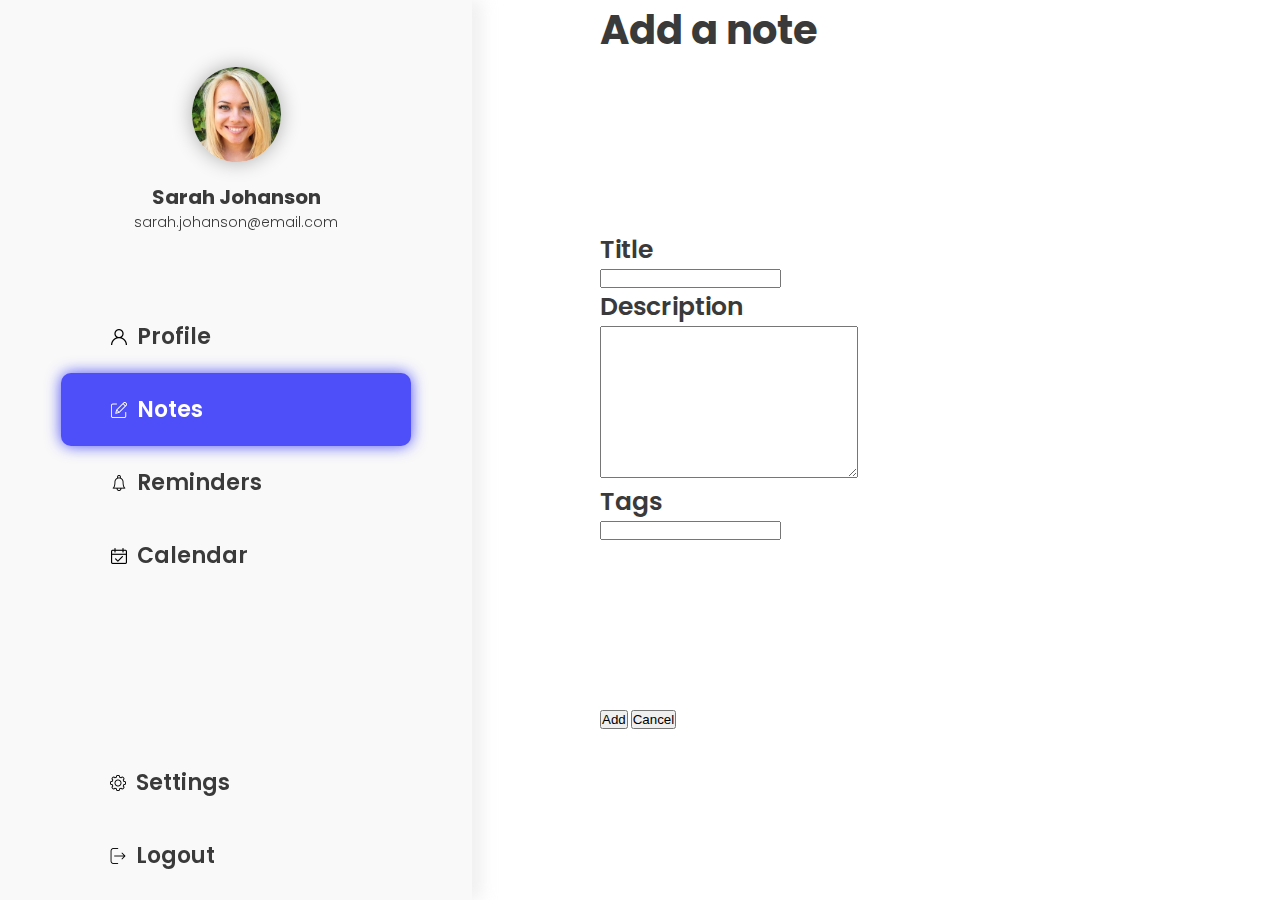
==== addnote.html @ 6983aaee "Adding note page layout and style :wrench:" ====
<!DOCTYPE html>
<html lang="en">
  <head>
    <meta charset="UTF-8" />
    <meta name="viewport" content="width=device-width, initial-scale=1.0" />
    <title>NoteIT</title>
    <link rel="stylesheet" href="style.css" />
    <link rel="stylesheet" href="addnote.css" />
  </head>
  <body>
    <div class="container">
      <div class="sideMenu">
        <div class="sideMenu__userInfo">
          <div class="sideMenu__userInfo__photo">
            <div class="sideMenu__userInfo__photo__img"></div>
          </div>
          <h4 class="sideMenu__userInfo__name">Sarah Johanson</h4>
          <p class="sideMenu__userInfo__mail">sarah.johanson@email.com</p>
        </div>
        <div class="sideMenu__mainFeatures">
          <ul class="sideMenu__mainFeatures__list">
            <li class="sideMenu__mainFeatures__list__profile">
              <div class="sideMenu__mainFeatures__list__profile__icon"></div>
              <a href="#" class="sideMenu__mainFeatures__list__profile__link"
                >Profile</a
              >
            </li>
            <li
              class="sideMenu__mainFeatures__list__notes sideMenu__mainFeatures__list__notes--active"
            >
              <div class="sideMenu__mainFeatures__list__notes__icon"></div>
              <a href="#" class="sideMenu__mainFeatures__list__notes__link"
                >Notes</a
              >
            </li>
            <li class="sideMenu__mainFeatures__list__reminders">
              <div class="sideMenu__mainFeatures__list__reminders__icon"></div>
              <a href="#" class="sideMenu__mainFeatures__list__reminders__link"
                >Reminders</a
              >
            </li>
            <li class="sideMenu__mainFeatures__list__calendar">
              <div class="sideMenu__mainFeatures__list__calendar__icon"></div>
              <a href="#" class="sideMenu__mainFeatures__list__calendar__link"
                >Calendar</a
              >
            </li>
          </ul>
        </div>
        <div class="sideMenu__sideOptions">
          <ul class="sideMenu__sideOptions__list">
            <li class="sideMenu__sideOptions__list__settings">
              <div class="sideMenu__sideOptions__list__settings__icon"></div>
              <a href="#" class="sideMenu__sideOptions__list__settings__link">
                Settings
              </a>
            </li>
            <li class="sideMenu__sideOptions__list__logout">
              <div class="sideMenu__sideOptions__list__logout__icon"></div>
              <a href="#" class="sideMenu__sideOptions__list__logout__link">
                Logout
              </a>
            </li>
          </ul>
        </div>
      </div>
      <div class="newNoteView">
        <div class="newNoteView__heading">
          <h1 class="newNoteView__heading__text">Add a note</h1>
        </div>
        <div class="newNoteView__info">
          <div class="newNoteView__info__title">
            <h3 class="newNoteView__info__title__text">Title</h3>
            <input type="text" class="newNoteView__info__title__input" />
          </div>
          <div class="newNoteView__info__description">
            <h3 class="newNoteView__info__description__text">Description</h3>
            <textarea
              name="description"
              id="description"
              cols="30"
              rows="10"
              class="newNoteView__info__description__input"
            ></textarea>
          </div>
          <div class="newNoteView__info__tags">
            <h3 class="newNoteView__info__tags__text">Tags</h3>
            <input type="text" class="newNoteView__info__tags__input" />
          </div>
        </div>
        <div class="newNoteView__buttons">
          <button class="newNoteView__buttons__add">Add</button>
          <button class="newNoteView__buttons__cancel">Cancel</button>
        </div>
      </div>
      <div class="newNoteOptions"></div>
    </div>
    <script src="main.js"></script>
  </body>
</html>
---- style.css ----
@import url("https://fonts.googleapis.com/css2?family=Poppins:wght@100;300;400;500;600;700;800;900&display=swap");
* {
  margin: 0;
  padding: 0;
  -webkit-box-sizing: border-box;
          box-sizing: border-box;
}

html,
a {
  font-size: 10px;
  font-family: "Poppins", sans-serif;
  color: #3a3a3a;
}

.container {
  display: -webkit-box;
  display: -ms-flexbox;
  display: flex;
}

.container .sideMenu {
  height: 100vh;
  width: 47.2rem;
  background-color: #f9f9f9;
  position: fixed;
  -webkit-box-shadow: 1rem 0 1.5rem rgba(204, 204, 204, 0.3);
          box-shadow: 1rem 0 1.5rem rgba(204, 204, 204, 0.3);
}

.container .sideMenu__userInfo {
  display: -webkit-box;
  display: -ms-flexbox;
  display: flex;
  width: 100%;
  -webkit-box-pack: center;
      -ms-flex-pack: center;
          justify-content: center;
  -ms-flex-line-pack: center;
      align-content: center;
  -ms-flex-wrap: wrap;
      flex-wrap: wrap;
  text-align: center;
  height: 30rem;
}

.container .sideMenu__userInfo__photo__img {
  background-image: url(./assets/img/sarah.png);
  background-position: center;
  background-repeat: no-repeat;
  background-size: cover;
  width: 8.9rem;
  height: 9.5rem;
  border-radius: 50%;
  -ms-flex-preferred-size: 100%;
      flex-basis: 100%;
  -webkit-box-shadow: 0 0 2rem rgba(0, 0, 0, 0.3);
          box-shadow: 0 0 2rem rgba(0, 0, 0, 0.3);
}

.container .sideMenu__userInfo__name {
  font-size: 2rem;
  font-weight: 700;
  -ms-flex-preferred-size: 100%;
      flex-basis: 100%;
  padding-top: 2rem;
}

.container .sideMenu__userInfo__mail {
  font-size: 1.4rem;
  font-weight: 300;
  -ms-flex-preferred-size: 100%;
      flex-basis: 100%;
}

.container .sideMenu__mainFeatures {
  display: -webkit-box;
  display: -ms-flexbox;
  display: flex;
  -webkit-box-pack: center;
      -ms-flex-pack: center;
          justify-content: center;
  width: 100%;
}

.container .sideMenu__mainFeatures__list {
  list-style-type: none;
}

.container .sideMenu__mainFeatures__list li {
  padding: 2rem 10rem 2rem 5rem;
}

.container .sideMenu__mainFeatures__list__profile {
  -ms-flex-preferred-size: 100%;
      flex-basis: 100%;
  display: -webkit-box;
  display: -ms-flexbox;
  display: flex;
  -ms-flex-wrap: nowrap;
      flex-wrap: nowrap;
  -webkit-box-align: center;
      -ms-flex-align: center;
          align-items: center;
}

.container .sideMenu__mainFeatures__list__profile__icon {
  background-image: url(./assets/img/user.png);
  background-position: center;
  background-repeat: no-repeat;
  background-size: cover;
  width: 1.6rem;
  height: 1.6rem;
  margin-right: 1rem;
}

.container .sideMenu__mainFeatures__list__profile__link {
  text-decoration: none;
  font-size: 2.2rem;
  font-weight: 600;
}

.container .sideMenu__mainFeatures__list__notes--active {
  border-radius: 1rem;
  background-color: #4e4ff8;
  padding-left: 5rem !important;
  width: 350px;
  -webkit-box-shadow: 0 0 1.5rem #4e4ff8;
          box-shadow: 0 0 1.5rem #4e4ff8;
}

.container .sideMenu__mainFeatures__list__notes {
  -ms-flex-preferred-size: 100%;
      flex-basis: 100%;
  display: -webkit-box;
  display: -ms-flexbox;
  display: flex;
  -ms-flex-wrap: nowrap;
      flex-wrap: nowrap;
  -webkit-box-align: center;
      -ms-flex-align: center;
          align-items: center;
}

.container .sideMenu__mainFeatures__list__notes__icon {
  background-image: url(./assets/img/edit-white.png);
  background-position: center;
  background-repeat: no-repeat;
  background-size: cover;
  width: 1.6rem;
  height: 1.6rem;
  margin-right: 1rem;
}

.container .sideMenu__mainFeatures__list__notes__link {
  text-decoration: none;
  font-size: 2.2rem;
  font-weight: 600;
  color: #fff;
}

.container .sideMenu__mainFeatures__list__reminders {
  -ms-flex-preferred-size: 100%;
      flex-basis: 100%;
  display: -webkit-box;
  display: -ms-flexbox;
  display: flex;
  -ms-flex-wrap: nowrap;
      flex-wrap: nowrap;
  -webkit-box-align: center;
      -ms-flex-align: center;
          align-items: center;
}

.container .sideMenu__mainFeatures__list__reminders__icon {
  background-image: url(./assets/img/bell.png);
  background-position: center;
  background-repeat: no-repeat;
  background-size: cover;
  width: 1.6rem;
  height: 1.6rem;
  margin-right: 1rem;
}

.container .sideMenu__mainFeatures__list__reminders__link {
  text-decoration: none;
  font-size: 2.2rem;
  font-weight: 600;
}

.container .sideMenu__mainFeatures__list__calendar {
  -ms-flex-preferred-size: 100%;
      flex-basis: 100%;
  display: -webkit-box;
  display: -ms-flexbox;
  display: flex;
  -ms-flex-wrap: nowrap;
      flex-wrap: nowrap;
  -webkit-box-align: center;
      -ms-flex-align: center;
          align-items: center;
}

.container .sideMenu__mainFeatures__list__calendar__icon {
  background-image: url(./assets/img/date.png);
  background-position: center;
  background-repeat: no-repeat;
  background-size: cover;
  width: 1.6rem;
  height: 1.6rem;
  margin-right: 1rem;
}

.container .sideMenu__mainFeatures__list__calendar__link {
  text-decoration: none;
  font-size: 2.2rem;
  font-weight: 600;
}

.container .sideMenu__sideOptions {
  display: -webkit-box;
  display: -ms-flexbox;
  display: flex;
  width: 100%;
  text-align: center;
  height: 300px;
  -webkit-box-align: end;
      -ms-flex-align: end;
          align-items: flex-end;
  padding-left: 11rem;
}

.container .sideMenu__sideOptions__list li {
  padding: 2rem 0;
}

.container .sideMenu__sideOptions__list__settings {
  -ms-flex-preferred-size: 100%;
      flex-basis: 100%;
  display: -webkit-box;
  display: -ms-flexbox;
  display: flex;
  -ms-flex-wrap: nowrap;
      flex-wrap: nowrap;
  -webkit-box-align: center;
      -ms-flex-align: center;
          align-items: center;
}

.container .sideMenu__sideOptions__list__settings__icon {
  background-image: url(./assets/img/settings.png);
  background-position: center;
  background-repeat: no-repeat;
  background-size: cover;
  width: 1.6rem;
  height: 1.6rem;
  margin-right: 1rem;
}

.container .sideMenu__sideOptions__list__settings__link {
  text-decoration: none;
  font-size: 2.2rem;
  font-weight: 600;
}

.container .sideMenu__sideOptions__list__logout {
  -ms-flex-preferred-size: 100%;
      flex-basis: 100%;
  display: -webkit-box;
  display: -ms-flexbox;
  display: flex;
  -ms-flex-wrap: nowrap;
      flex-wrap: nowrap;
  -webkit-box-align: center;
      -ms-flex-align: center;
          align-items: center;
}

.container .sideMenu__sideOptions__list__logout__icon {
  background-image: url(./assets/img/logout.png);
  background-position: center;
  background-repeat: no-repeat;
  background-size: cover;
  width: 1.6rem;
  height: 1.6rem;
  margin-right: 1rem;
}

.container .sideMenu__sideOptions__list__logout__link {
  text-decoration: none;
  font-size: 2.2rem;
  font-weight: 600;
}

.container .mainNotesView {
  width: 144.8rem;
  margin-left: 50rem;
}

.container .mainNotesView__topBar {
  position: fixed;
  width: 135rem;
  display: -webkit-box;
  display: -ms-flexbox;
  display: flex;
  height: 100px;
  background-color: #fff;
  -webkit-box-align: center;
      -ms-flex-align: center;
          align-items: center;
  -webkit-box-pack: justify;
      -ms-flex-pack: justify;
          justify-content: space-between;
}

.container .mainNotesView__topBar__search {
  display: -webkit-box;
  display: -ms-flexbox;
  display: flex;
  -ms-flex-wrap: nowrap;
      flex-wrap: nowrap;
  -webkit-box-align: center;
      -ms-flex-align: center;
          align-items: center;
  border: 1px solid #4e4ff8;
  border-radius: 1.5rem;
  -webkit-box-shadow: 0 0 1.5rem rgba(78, 79, 248, 0.5);
          box-shadow: 0 0 1.5rem rgba(78, 79, 248, 0.5);
  height: 6.1rem;
  padding: 0 3rem;
  width: 50.8rem;
  margin: 3rem 0 0 5rem;
}

.container .mainNotesView__topBar__search__icon {
  background-image: url("./assets/img/Icon ionic-ios-search.png");
  background-position: center;
  background-repeat: no-repeat;
  background-size: cover;
  height: 2.2rem;
  width: 2.1rem;
  margin-right: 3rem;
}

.container .mainNotesView__topBar__search__input {
  border: none;
  font-size: 2rem;
  outline: none;
}

.container .mainNotesView__topBar__search__input::-webkit-input-placeholder {
  font-size: 2rem;
}

.container .mainNotesView__topBar__search__input:-ms-input-placeholder {
  font-size: 2rem;
}

.container .mainNotesView__topBar__search__input::-ms-input-placeholder {
  font-size: 2rem;
}

.container .mainNotesView__topBar__search__input::placeholder {
  font-size: 2rem;
}

.container .mainNotesView__topBar__addNote {
  margin: 3rem 0 0 3rem;
}

.container .mainNotesView__topBar__addNote__button {
  padding: 1.6rem 5rem;
  font-size: 2.2rem;
  background-color: #4e4ff8;
  -webkit-box-shadow: 0 0 1.5rem #4e4ff8;
          box-shadow: 0 0 1.5rem #4e4ff8;
  border: none;
  color: #fff;
  border-radius: 1rem;
  display: -webkit-box;
  display: -ms-flexbox;
  display: flex;
  -webkit-box-align: center;
      -ms-flex-align: center;
          align-items: center;
  outline: none;
}

.container .mainNotesView__topBar__addNote__button:hover {
  cursor: pointer;
}

.container .mainNotesView__topBar__addNote__button__icon {
  background-image: url("./assets/img/Icon feather-plus.png");
  background-position: center;
  background-repeat: no-repeat;
  background-size: cover;
  height: 1.5rem;
  width: 1.5rem;
  margin-right: 2rem;
}

.container .mainNotesView__topBar__viewOptions {
  display: -webkit-box;
  display: -ms-flexbox;
  display: flex;
  -webkit-box-pack: justify;
      -ms-flex-pack: justify;
          justify-content: space-between;
  width: 9rem;
  -webkit-filter: opacity(50%);
          filter: opacity(50%);
}

.container .mainNotesView__topBar__viewOptions__list {
  background-image: url("./assets/img/list.png");
  background-position: center;
  background-repeat: no-repeat;
  background-size: contain;
  height: 2.9rem;
  width: 2.9rem;
}

.container .mainNotesView__topBar__viewOptions__grid {
  background-image: url("./assets/img/grid.png");
  background-position: center;
  background-repeat: no-repeat;
  background-size: contain;
  height: 2.9rem;
  width: 2.9rem;
}

.container .mainNotesView__list {
  display: -webkit-box;
  display: -ms-flexbox;
  display: flex;
  -ms-flex-wrap: wrap;
      flex-wrap: wrap;
  margin-top: 10rem;
  color: #fff;
}

.container .mainNotesView__list__noteBox:hover .mainNotesView__list__noteBox__options {
  visibility: visible;
  opacity: 1;
}

.container .mainNotesView__list__noteBox {
  width: 35.6rem;
  height: auto;
  display: -webkit-box;
  display: -ms-flexbox;
  display: flex;
  -ms-flex-wrap: wrap;
      flex-wrap: wrap;
  padding: 4rem;
  margin: 6rem 0 0 5rem;
  -webkit-box-shadow: 0 0 3rem #4e4ff8;
          box-shadow: 0 0 3rem #4e4ff8;
  border-radius: 1rem;
  background-color: #4e4ff8;
}

.container .mainNotesView__list__noteBox__date {
  font-size: 1rem;
  font-weight: 300;
  -ms-flex-preferred-size: 100%;
      flex-basis: 100%;
}

.container .mainNotesView__list__noteBox__title {
  font-size: 2.3rem;
  font-weight: 600;
  -ms-flex-preferred-size: 100%;
      flex-basis: 100%;
  padding-top: 1rem;
}

.container .mainNotesView__list__noteBox__description {
  font-size: 2rem;
  font-weight: 400;
  -ms-flex-preferred-size: 100%;
      flex-basis: 100%;
  padding-top: 1rem;
}

.container .mainNotesView__list__noteBox__tags {
  font-size: 1rem;
  -ms-flex-preferred-size: 100%;
      flex-basis: 100%;
  padding-top: 1rem;
}

.container .mainNotesView__list__noteBox__options {
  padding-top: 3rem;
  display: -webkit-box;
  display: -ms-flexbox;
  display: flex;
  visibility: hidden;
  -webkit-box-pack: justify;
      -ms-flex-pack: justify;
          justify-content: space-between;
  width: 100%;
  visibility: hidden;
  opacity: 0;
  -webkit-transition: visibility 0s, opacity 0.5s linear;
  transition: visibility 0s, opacity 0.5s linear;
}

.container .mainNotesView__list__noteBox__options__edit {
  background-image: url(./assets/img/edit-white.png);
  background-position: center;
  background-repeat: no-repeat;
  background-size: cover;
  height: 3rem;
  width: 3rem;
}

.container .mainNotesView__list__noteBox__options__pin {
  background-image: url(./assets/img/pin-white.png);
  background-position: center;
  background-repeat: no-repeat;
  background-size: cover;
  height: 3rem;
  width: 1.7rem;
}

.container .mainNotesView__list__noteBox__options__delete {
  background-image: url(./assets/img/delete-white.png);
  background-position: center;
  background-repeat: no-repeat;
  background-size: cover;
  height: 3rem;
  width: 3rem;
}

.container .mainNotesView__list__noteBox__options__check {
  height: 3rem;
  width: 3rem;
  border: 0.2rem solid #fff;
  border-radius: 0.5rem;
}

.container .mainNotesView__list__noNotes {
  display: -webkit-box;
  display: -ms-flexbox;
  display: flex;
  width: 100%;
  height: 70rem;
  -webkit-box-pack: center;
      -ms-flex-pack: center;
          justify-content: center;
  -webkit-box-align: center;
      -ms-flex-align: center;
          align-items: center;
  padding-top: 5rem;
}

.container .mainNotesView__list__noNotes__box {
  display: -webkit-box;
  display: -ms-flexbox;
  display: flex;
  -ms-flex-wrap: wrap;
      flex-wrap: wrap;
  -webkit-box-pack: center;
      -ms-flex-pack: center;
          justify-content: center;
  -webkit-box-align: center;
      -ms-flex-align: center;
          align-items: center;
  text-align: center;
}

.container .mainNotesView__list__noNotes__box__img {
  -ms-flex-preferred-size: 100%;
      flex-basis: 100%;
  background-image: url("./assets/img/edit.png");
  background-position: center;
  background-repeat: no-repeat;
  width: 18.4rem;
  height: 18.4rem;
  -webkit-filter: opacity(20%);
          filter: opacity(20%);
  margin-bottom: 3rem;
}

.container .mainNotesView__list__noNotes__box__alert {
  color: #bdbdbd;
  -ms-flex-preferred-size: 100%;
      flex-basis: 100%;
  font-size: 3.5rem;
  font-weight: 400;
  margin-bottom: 5rem;
}
/*# sourceMappingURL=style.css.map */
---- addnote.css ----
.newNoteView {
  margin-left: 60rem;
  display: -webkit-box;
  display: -ms-flexbox;
  display: flex;
  width: 79.3rem;
  -webkit-box-pack: center;
      -ms-flex-pack: center;
          justify-content: center;
  -ms-flex-wrap: wrap;
      flex-wrap: wrap;
  height: 100vh;
}

.newNoteView__heading {
  -ms-flex-preferred-size: 100%;
      flex-basis: 100%;
}

.newNoteView__heading__text {
  font-size: 4rem;
  font-weight: 700;
}

.newNoteView__info {
  -ms-flex-preferred-size: 100%;
      flex-basis: 100%;
}

.newNoteView__info__title__text {
  font-size: 2.5rem;
  font-weight: 600;
}

.newNoteView__info__description {
  -ms-flex-preferred-size: 100%;
      flex-basis: 100%;
}

.newNoteView__info__description__text {
  font-size: 2.5rem;
  font-weight: 600;
}

.newNoteView__info__tags {
  -ms-flex-preferred-size: 100%;
      flex-basis: 100%;
}

.newNoteView__info__tags__text {
  font-size: 2.5rem;
  font-weight: 600;
}

.newNoteView__buttons {
  -ms-flex-preferred-size: 100%;
      flex-basis: 100%;
}
/*# sourceMappingURL=addnote.css.map */
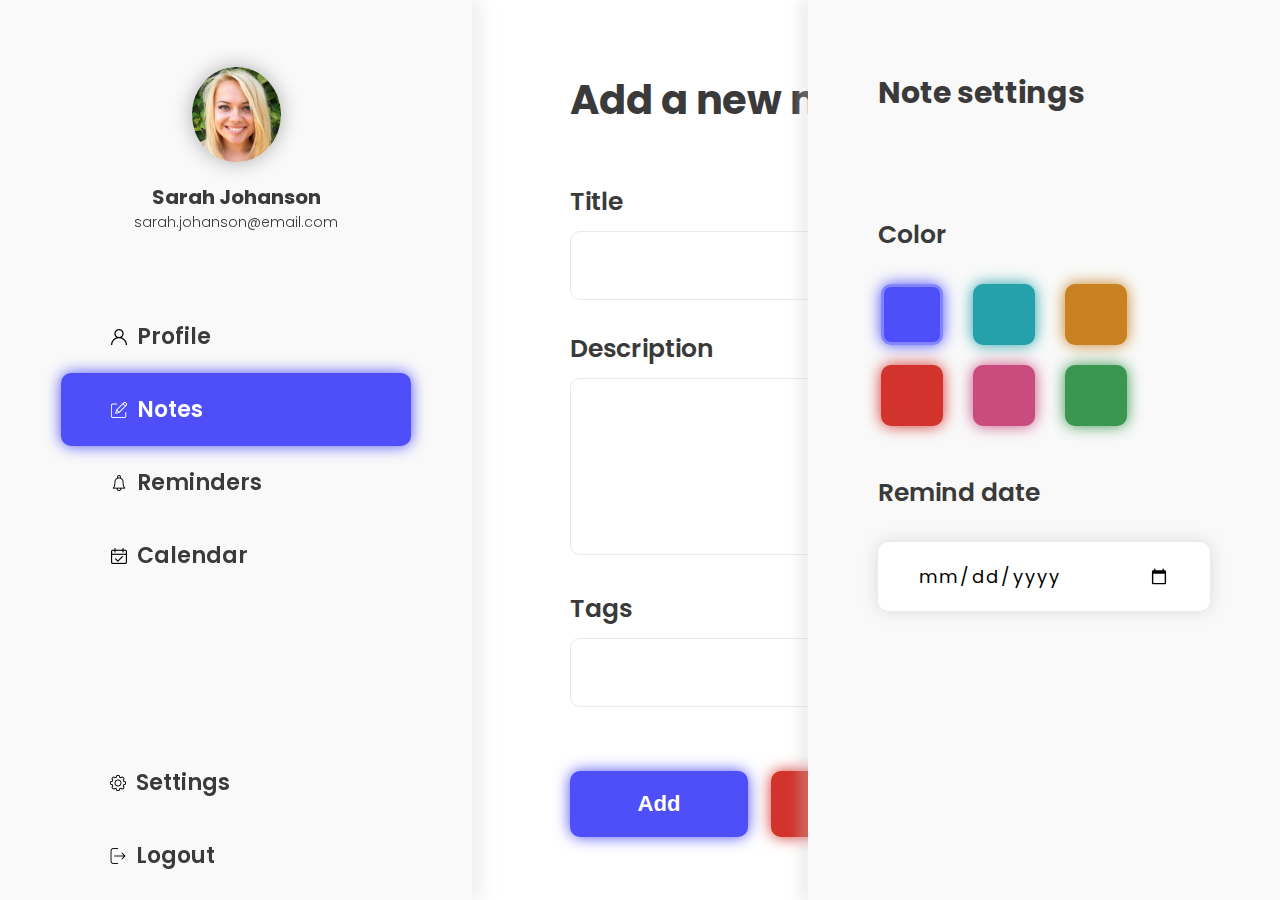
==== commit 881e200a: ":electric_plug: Solution with classes" ====
--- a/addnote.html
+++ b/addnote.html
@@ -66,7 +66,7 @@
       </div>
       <div class="newNoteView">
         <div class="newNoteView__heading">
-          <h1 class="newNoteView__heading__text">Add a note</h1>
+          <h1 class="newNoteView__heading__text">Add a new note</h1>
         </div>
         <div class="newNoteView__info">
           <div class="newNoteView__info__title">
@@ -79,7 +79,7 @@
               name="description"
               id="description"
               cols="30"
-              rows="10"
+              rows="5"
               class="newNoteView__info__description__input"
             ></textarea>
           </div>
@@ -93,7 +93,32 @@
           <button class="newNoteView__buttons__cancel">Cancel</button>
         </div>
       </div>
-      <div class="newNoteOptions"></div>
+      <div class="newNoteOptions">
+        <div class="newNoteOptions__heading">
+          <h2 class="newNoteOptions__heading__text">Note settings</h2>
+        </div>
+        <div class="newNoteOptions__color">
+          <h3 class="newNoteOptions__color__text">Color</h3>
+          <div class="newNoteOptions__color__palette">
+            <div
+              class="newNoteOptions__color__palette__default oneColor newNoteOptions__color__palette__default--active"
+            ></div>
+            <div
+              class="newNoteOptions__color__palette__turquoise oneColor"
+            ></div>
+            <div class="newNoteOptions__color__palette__orange oneColor"></div>
+            <div class="newNoteOptions__color__palette__red oneColor"></div>
+            <div class="newNoteOptions__color__palette__pink oneColor"></div>
+            <div class="newNoteOptions__color__palette__green oneColor"></div>
+          </div>
+        </div>
+        <div class="newNoteOptions__reminder">
+          <h3 class="newNoteOptions__reminder__text">Remind date</h3>
+          <div class="newNoteOptions__reminder__date">
+            <input type="date" class="newNoteOptions__reminder__date__input" />
+          </div>
+        </div>
+      </div>
     </div>
     <script src="main.js"></script>
   </body>
--- a/style.css
+++ b/style.css
@@ -440,6 +440,42 @@
   color: #fff;
 }
 
+.container .mainNotesView__list .default {
+  background-color: #4e4ff8;
+  -webkit-box-shadow: 0 0 1.5rem #4e4ff8;
+          box-shadow: 0 0 1.5rem #4e4ff8;
+}
+
+.container .mainNotesView__list .turquoise {
+  background-color: #24a1aa;
+  -webkit-box-shadow: 0 0 1.5rem #24a1aa;
+          box-shadow: 0 0 1.5rem #24a1aa;
+}
+
+.container .mainNotesView__list .orange {
+  background-color: #c98122;
+  -webkit-box-shadow: 0 0 1.5rem #c98122;
+          box-shadow: 0 0 1.5rem #c98122;
+}
+
+.container .mainNotesView__list .red {
+  background-color: #d2332d;
+  -webkit-box-shadow: 0 0 1.5rem #d2332d;
+          box-shadow: 0 0 1.5rem #d2332d;
+}
+
+.container .mainNotesView__list .pink {
+  background-color: #c84d7e;
+  -webkit-box-shadow: 0 0 1.5rem #c84d7e;
+          box-shadow: 0 0 1.5rem #c84d7e;
+}
+
+.container .mainNotesView__list .green {
+  background-color: #3b9750;
+  -webkit-box-shadow: 0 0 1.5rem #3b9750;
+          box-shadow: 0 0 1.5rem #3b9750;
+}
+
 .container .mainNotesView__list__noteBox:hover .mainNotesView__list__noteBox__options {
   visibility: visible;
   opacity: 1;
@@ -455,10 +491,11 @@
       flex-wrap: wrap;
   padding: 4rem;
   margin: 6rem 0 0 5rem;
-  -webkit-box-shadow: 0 0 3rem #4e4ff8;
-          box-shadow: 0 0 3rem #4e4ff8;
+  -webkit-box-shadow: 0 0 3rem rgba(78, 79, 248, 0.3);
+          box-shadow: 0 0 3rem rgba(78, 79, 248, 0.3);
   border-radius: 1rem;
   background-color: #4e4ff8;
+  word-break: break-all;
 }
 
 .container .mainNotesView__list__noteBox__date {
--- a/addnote.css
+++ b/addnote.css
@@ -1,5 +1,12 @@
+input,
+textarea {
+  font-family: "Poppins", sans-serif;
+  font-size: 1.8rem;
+  outline: none;
+}
+
 .newNoteView {
-  margin-left: 60rem;
+  margin-left: 57rem;
   display: -webkit-box;
   display: -ms-flexbox;
   display: flex;
@@ -15,16 +22,19 @@
 .newNoteView__heading {
   -ms-flex-preferred-size: 100%;
       flex-basis: 100%;
+  height: 4rem;
 }
 
 .newNoteView__heading__text {
   font-size: 4rem;
   font-weight: 700;
+  padding-top: 7rem;
 }
 
 .newNoteView__info {
   -ms-flex-preferred-size: 100%;
       flex-basis: 100%;
+  padding-top: 8rem;
 }
 
 .newNoteView__info__title__text {
@@ -32,7 +42,17 @@
   font-weight: 600;
 }
 
+.newNoteView__info__title__input {
+  padding: 2rem;
+  width: 100%;
+  border-radius: 1rem;
+  border: 0.1rem solid #e9e9e9;
+  margin-top: 1rem;
+  font-size: 1.8rem;
+}
+
 .newNoteView__info__description {
+  padding-top: 3rem;
   -ms-flex-preferred-size: 100%;
       flex-basis: 100%;
 }
@@ -42,6 +62,15 @@
   font-weight: 600;
 }
 
+.newNoteView__info__description__input {
+  margin-top: 1rem;
+  border: 0.1rem solid #e9e9e9;
+  width: 100%;
+  border-radius: 1rem;
+  resize: none;
+  padding: 2rem;
+}
+
 .newNoteView__info__tags {
   -ms-flex-preferred-size: 100%;
       flex-basis: 100%;
@@ -50,10 +79,232 @@
 .newNoteView__info__tags__text {
   font-size: 2.5rem;
   font-weight: 600;
+  padding-top: 3rem;
+}
+
+.newNoteView__info__tags__input {
+  margin-top: 1rem;
+  padding: 2rem;
+  width: 100%;
+  border-radius: 1rem;
+  border: 0.1rem solid #e9e9e9;
 }
 
 .newNoteView__buttons {
   -ms-flex-preferred-size: 100%;
       flex-basis: 100%;
 }
+
+.newNoteView__buttons__add {
+  padding: 2rem 0;
+  width: 17.8rem;
+  border: none;
+  border-radius: 1rem;
+  background: #4e4ff8;
+  color: #fff;
+  font-size: 2.2rem;
+  -webkit-box-shadow: 0 0 1.5rem #4e4ff8;
+          box-shadow: 0 0 1.5rem #4e4ff8;
+  font-weight: 600;
+  outline: none;
+}
+
+.newNoteView__buttons__add:hover {
+  cursor: pointer;
+}
+
+.newNoteView__buttons__cancel {
+  padding: 2rem 0;
+  width: 17.8rem;
+  border: none;
+  border-radius: 1rem;
+  background: #d2332d;
+  color: #fff;
+  font-size: 2.2rem;
+  margin-left: 2rem;
+  -webkit-box-shadow: 0 0 1.5rem #d2332d;
+          box-shadow: 0 0 1.5rem #d2332d;
+  font-weight: 600;
+  outline: none;
+}
+
+.newNoteView__buttons__cancel:hover {
+  cursor: pointer;
+}
+
+.newNoteOptions {
+  height: 100vh;
+  width: 47.2rem;
+  position: absolute;
+  right: 0;
+  top: 0;
+  background-color: #f9f9f9;
+  -webkit-box-shadow: -1rem 0 1rem rgba(204, 204, 204, 0.3);
+          box-shadow: -1rem 0 1rem rgba(204, 204, 204, 0.3);
+  display: -webkit-box;
+  display: -ms-flexbox;
+  display: flex;
+  -ms-flex-wrap: wrap;
+      flex-wrap: wrap;
+  padding: 7rem;
+  -ms-flex-line-pack: start;
+      align-content: flex-start;
+}
+
+.newNoteOptions__heading {
+  -ms-flex-preferred-size: 100%;
+      flex-basis: 100%;
+}
+
+.newNoteOptions__heading__text {
+  font-weight: 700;
+  font-size: 3rem;
+}
+
+.newNoteOptions__color {
+  -ms-flex-preferred-size: 100%;
+      flex-basis: 100%;
+  padding-top: 10rem;
+}
+
+.newNoteOptions__color__text {
+  font-size: 2.5rem;
+  font-weight: 600;
+}
+
+.newNoteOptions__color .oneColor {
+  height: 6.1rem;
+  width: 5rem;
+  border-radius: 1rem;
+  -ms-flex-preferred-size: 18%;
+      flex-basis: 18%;
+  margin: 1rem 1.5rem;
+  -webkit-transition: 0.1s ease-in;
+  transition: 0.1s ease-in;
+  border: 0.3rem solid transparent;
+}
+
+.newNoteOptions__color .oneColor:hover {
+  cursor: pointer;
+}
+
+.newNoteOptions__color__palette {
+  height: 15rem;
+  display: -webkit-box;
+  display: -ms-flexbox;
+  display: flex;
+  -ms-flex-wrap: wrap;
+      flex-wrap: wrap;
+  margin-left: -1.2rem;
+  margin-top: 2rem;
+}
+
+.newNoteOptions__color__palette__default--active {
+  border: 0.3rem solid #8283ff !important;
+}
+
+.newNoteOptions__color__palette__default {
+  background-color: #4e4ff8;
+  -webkit-box-shadow: 0 0 1.5rem #4e4ff8;
+          box-shadow: 0 0 1.5rem #4e4ff8;
+}
+
+.newNoteOptions__color__palette__default:hover {
+  border: 0.3rem solid #8283ff;
+}
+
+.newNoteOptions__color__palette__turquoise--active {
+  border: 0.3rem solid #39e4f1 !important;
+}
+
+.newNoteOptions__color__palette__turquoise {
+  background-color: #24a1aa;
+  -webkit-box-shadow: 0 0 1.5rem #24a1aa;
+          box-shadow: 0 0 1.5rem #24a1aa;
+}
+
+.newNoteOptions__color__palette__turquoise:hover {
+  border: 0.3rem solid #39e4f1;
+}
+
+.newNoteOptions__color__palette__orange--active {
+  border: 0.3rem solid #ffa329 !important;
+}
+
+.newNoteOptions__color__palette__orange {
+  background-color: #c98122;
+  -webkit-box-shadow: 0 0 1.5rem #c98122;
+          box-shadow: 0 0 1.5rem #c98122;
+}
+
+.newNoteOptions__color__palette__orange:hover {
+  border: 0.3rem solid #ffa329;
+}
+
+.newNoteOptions__color__palette__red--active {
+  border: 0.3rem solid #ff645e !important;
+}
+
+.newNoteOptions__color__palette__red {
+  background-color: #d2332d;
+  -webkit-box-shadow: 0 0 1.5rem #d2332d;
+          box-shadow: 0 0 1.5rem #d2332d;
+}
+
+.newNoteOptions__color__palette__red:hover {
+  border: 0.3rem solid #ff645e;
+}
+
+.newNoteOptions__color__palette__pink--active {
+  border: 0.3rem solid #ff68a4 !important;
+}
+
+.newNoteOptions__color__palette__pink {
+  background-color: #c84d7e;
+  -webkit-box-shadow: 0 0 1.5rem #c84d7e;
+          box-shadow: 0 0 1.5rem #c84d7e;
+}
+
+.newNoteOptions__color__palette__pink:hover {
+  border: 0.3rem solid #ff68a4;
+}
+
+.newNoteOptions__color__palette__green--active {
+  border: 0.3rem solid #54e274 !important;
+}
+
+.newNoteOptions__color__palette__green {
+  background-color: #3b9750;
+  -webkit-box-shadow: 0 0 1.5rem #3b9750;
+          box-shadow: 0 0 1.5rem #3b9750;
+}
+
+.newNoteOptions__color__palette__green:hover {
+  border: 0.3rem solid #54e274;
+}
+
+.newNoteOptions__reminder {
+  -ms-flex-preferred-size: 100%;
+      flex-basis: 100%;
+  padding-top: 5rem;
+}
+
+.newNoteOptions__reminder__text {
+  font-weight: 600;
+  font-size: 2.5rem;
+}
+
+.newNoteOptions__reminder__date {
+  padding-top: 3rem;
+}
+
+.newNoteOptions__reminder__date__input {
+  padding: 2rem 4rem;
+  width: 100%;
+  border: none;
+  border-radius: 1rem;
+  -webkit-box-shadow: 0 0 1.5rem rgba(204, 204, 204, 0.7);
+          box-shadow: 0 0 1.5rem rgba(204, 204, 204, 0.7);
+  letter-spacing: 0.2rem;
+}
 /*# sourceMappingURL=addnote.css.map */